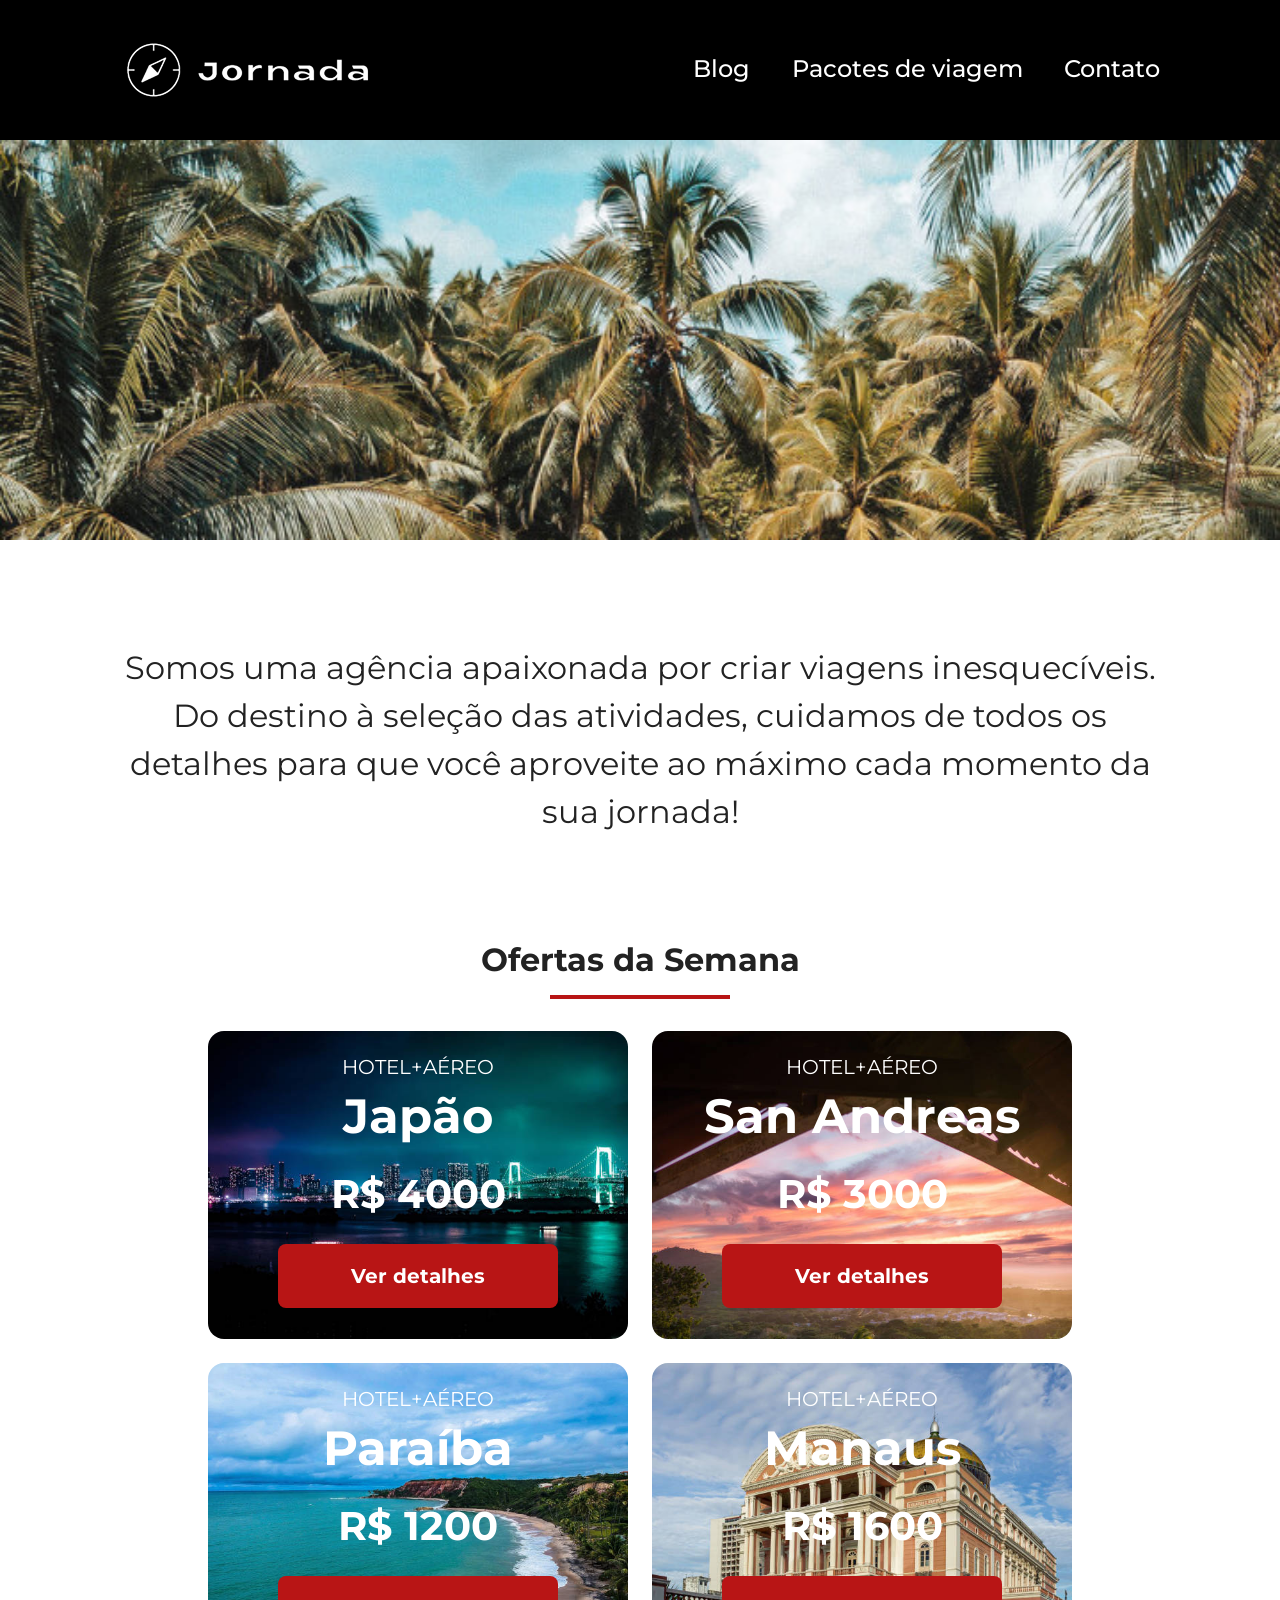
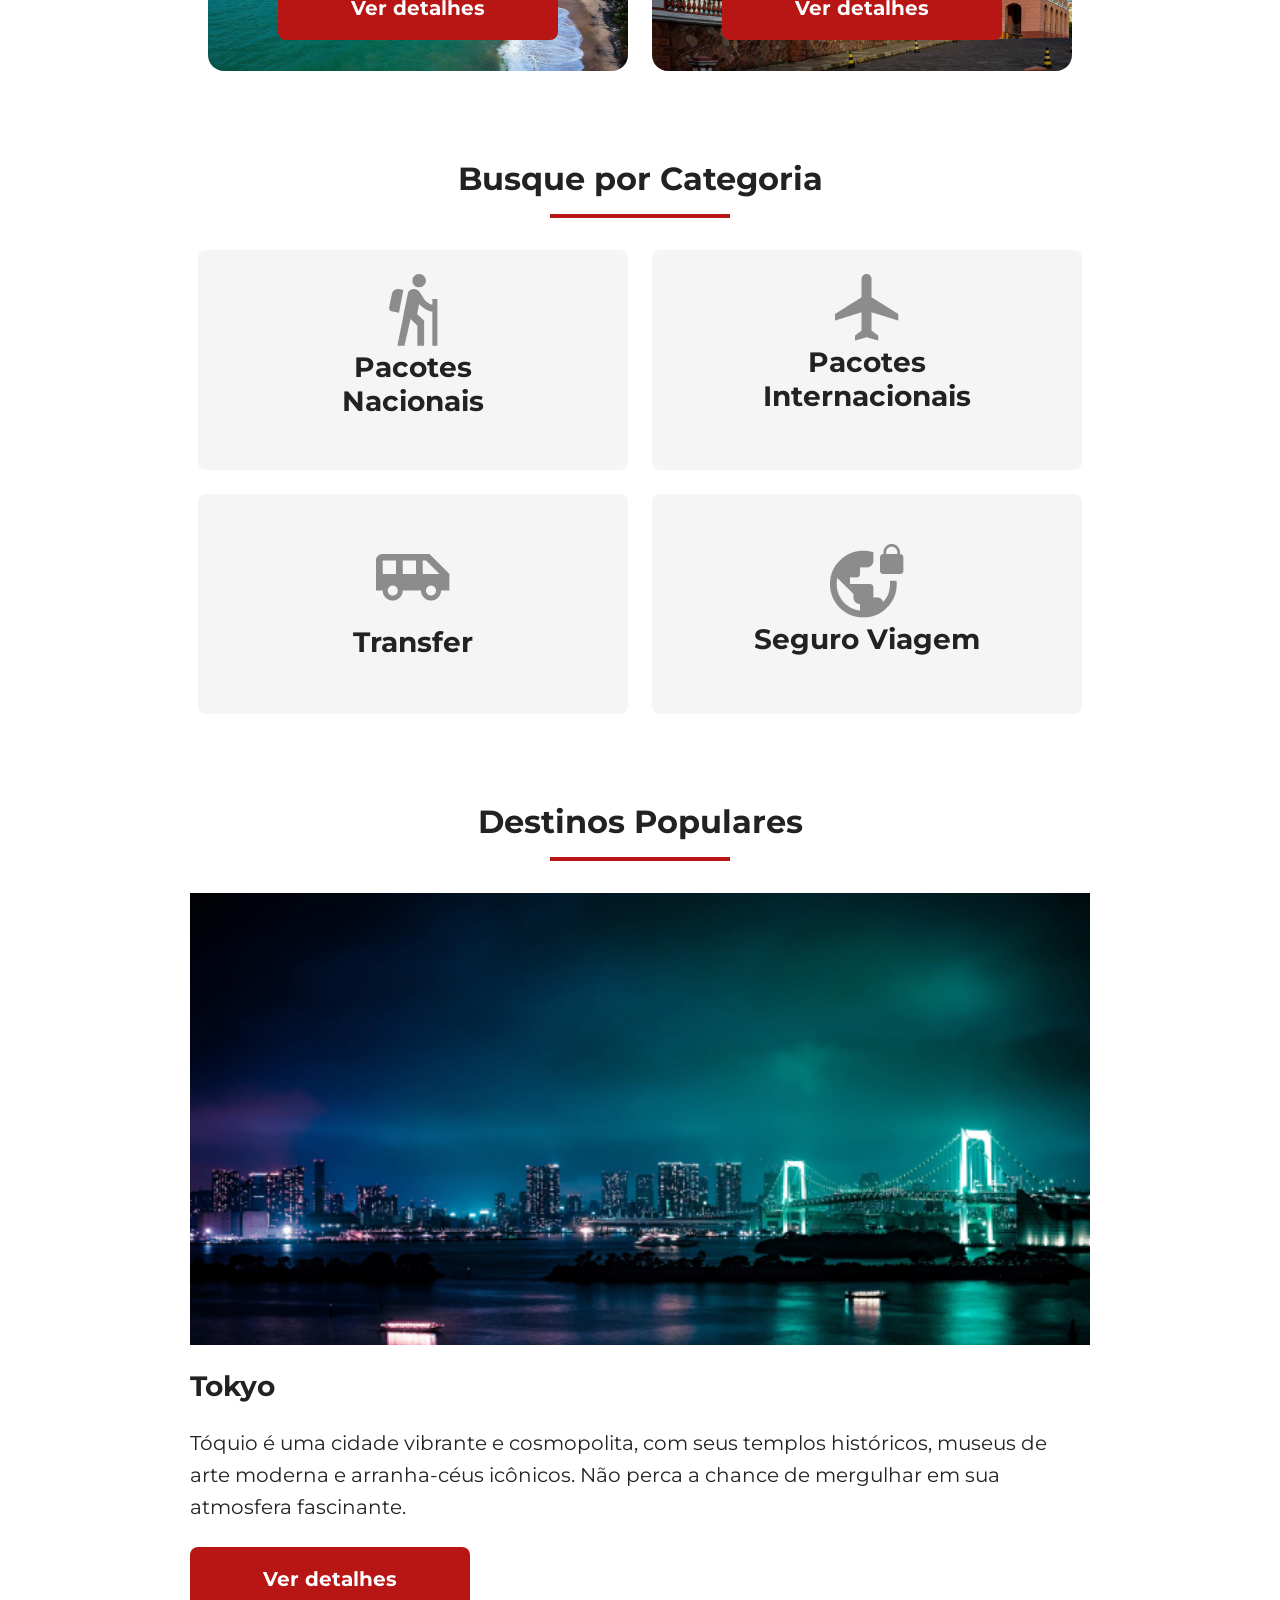
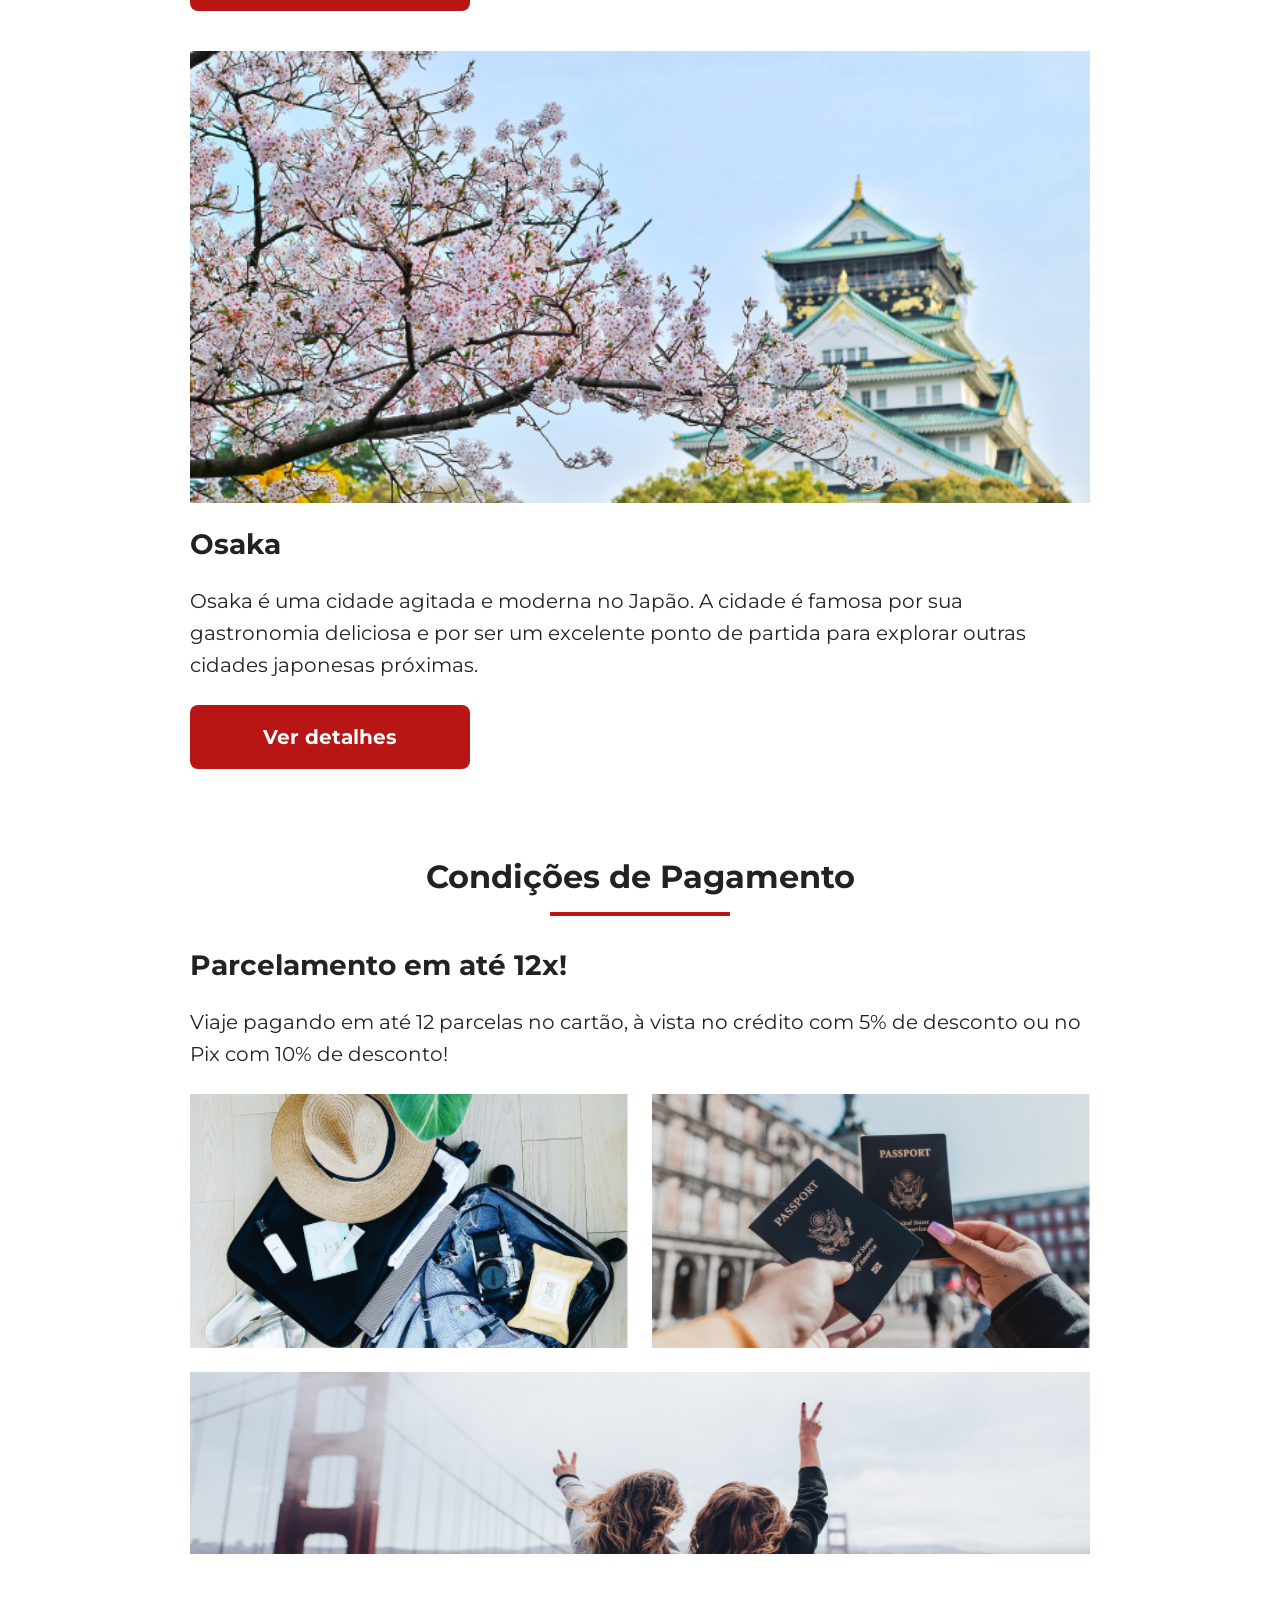
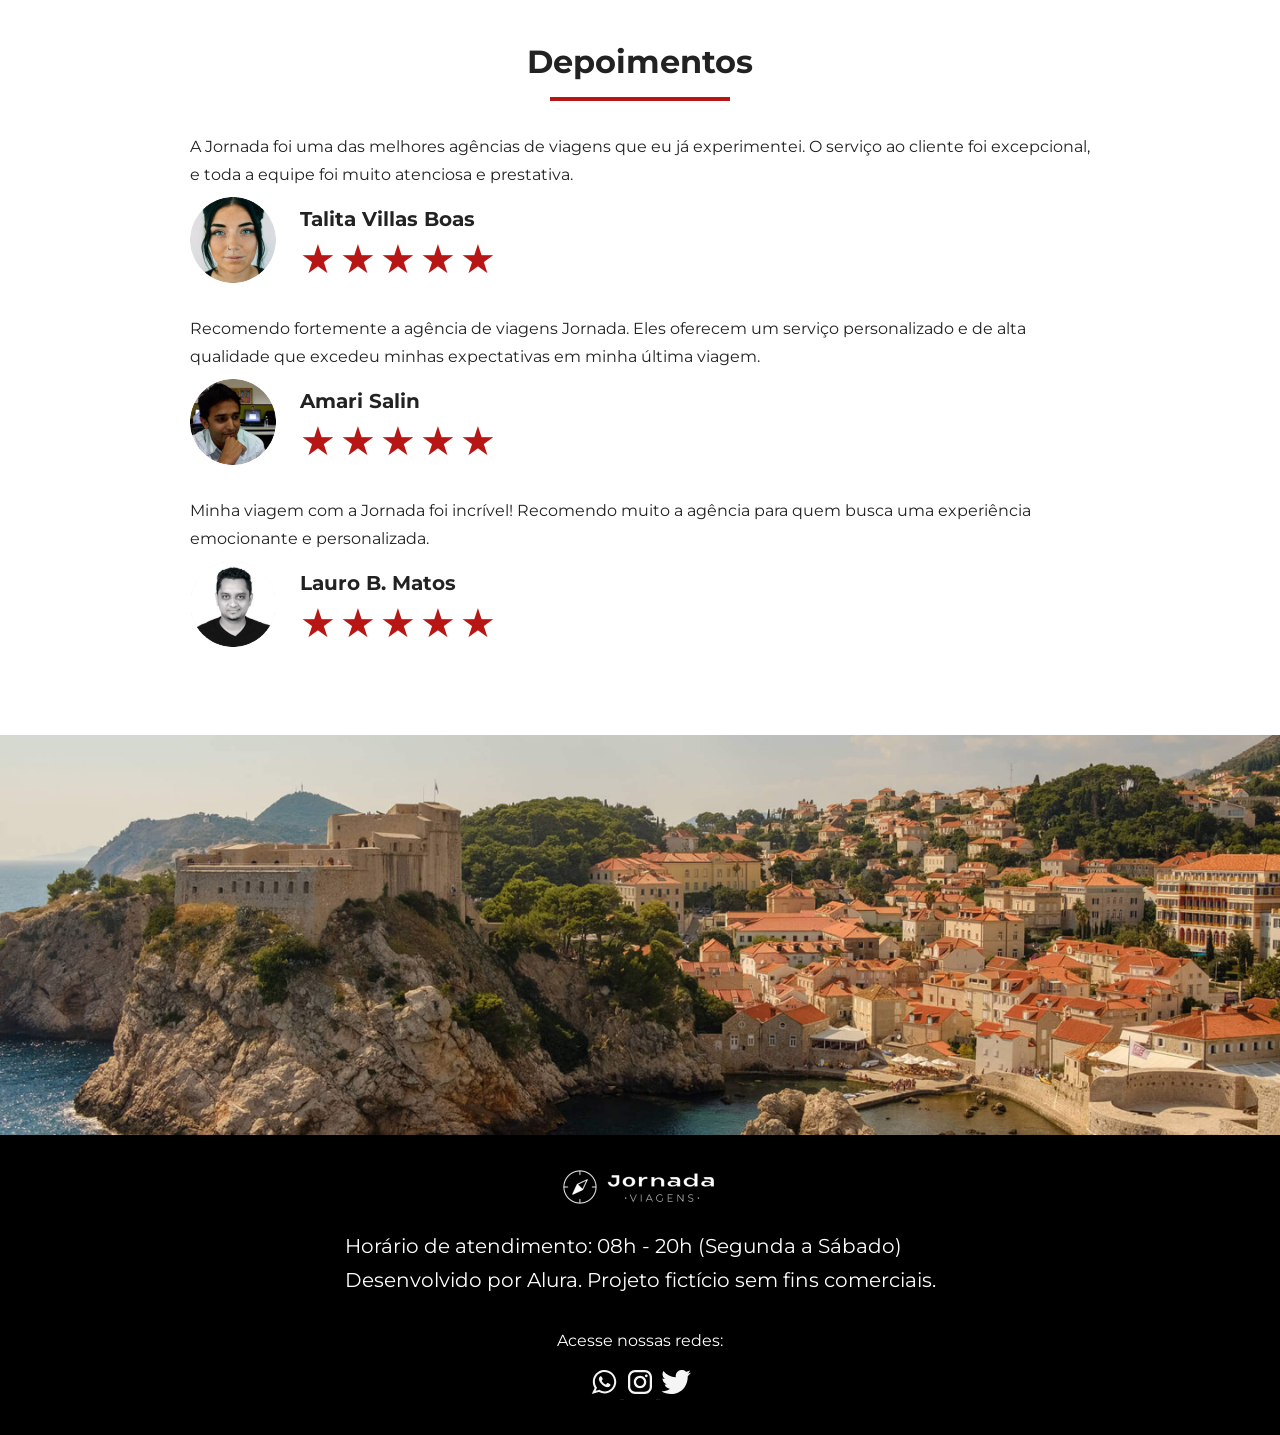
==== index.html @ 49ba87e3 "Finaliza a sessao de hero e footer em todas as dimensoes" ====
<!doctype html>
<html lang="pt-BR">
  <head>
    <meta charset="UTF-8" />
    <meta name="viewport" content="width=device-width, initial-scale=1.0" />
    <link rel="stylesheet" href="css/style.css" />
    <title>Jornada Viagens</title>
  </head>
  <body>
    <header class="main-header">
      <a class="logo" href="index.html" title="voltar para a página inicial">
        <img
          class="img-mobile"
          src="img/Bussola-jornada-branca.png"
          alt="Bussola do logo Jornada Viagens na cor branca"
        />
        <img
          class="img-desktop"
          src="img/Bussola-texto-jornada-branco.png"
          alt="Logo Jornada Viagens na cor branca"
        />
      </a>
      <div class="navigation-menu">
        <label for="menu">
          <img src="img/menu.png" alt="menu" />
        </label>
        <input type="checkbox" id="menu" hidden />
        <!-- o atributo hidden serve para ocultar a caixinha de checkbox do input e mantem apenas a imagem que utilizamos na label -->
        <nav>
          <ul class="list-links">
            <li>
              <a href="blog.html" target="_blank" title="Acessar Blog">Blog</a>
            </li>
            <li>
              <a
                href="pacotes.html"
                target="_blank"
                title="Acessar Pacotes de Viagens"
                >Pacotes de viagem</a
              >
            </li>
            <li>
              <a href="contato.html" target="_blank" title="Acessar Contato"
                >Contato</a
              >
            </li>
          </ul>
        </nav>
      </div>
    </header>
    <section class="hero">
      <div class="hero-img"></div>
      <h2>
        Somos uma agência apaixonada por criar viagens inesquecíveis. Do destino
        à seleção das atividades, cuidamos de todos os detalhes para que você
        aproveite ao máximo cada momento da sua jornada!
      </h2>
    </section>
    <section class="offers">
      <div class="section-title">
        <h2>Ofertas da Semana</h2>
        <hr />
      </div>
      <div class="offers-cards">
        <article class="card japao">
          <header>
            <p>HOTEL+AÉREO</p>
            <h3>
              Japão <br />
              <span>R$ 4000</span>
            </h3>
          </header>
          <footer>
            <a href="#" class="button">Ver detalhes</a>
          </footer>
        </article>

        <article class="card san-andreas">
          <header>
            <p>HOTEL+AÉREO</p>
            <h3>
              San Andreas <br />
              <span>R$ 3000</span>
            </h3>
          </header>
          <footer>
            <a href="#" class="button">Ver detalhes</a>
          </footer>
        </article>

        <article class="card paraiba">
          <header>
            <p>HOTEL+AÉREO</p>
            <h3>
              Paraíba <br />
              <span>R$ 1200</span>
            </h3>
          </header>
          <footer>
            <a href="#" class="button">Ver detalhes</a>
          </footer>
        </article>

        <article class="card manaus">
          <header>
            <p>HOTEL+AÉREO</p>
            <h3>
              Manaus <br />
              <span>R$ 1600</span>
            </h3>
          </header>
          <footer>
            <a href="#" class="button">Ver detalhes</a>
          </footer>
        </article>
      </div>
    </section>
    <section class="search-categories">
      <div class="section-title">
        <h2>Busque por Categoria</h2>
        <hr />
      </div>

      <div class="categories-cards">
        <a
          href="#"
          class="card"
          target="_blank"
          title="Busque pela categoria Pacotes Nacionais"
        >
          <img src="img/ícone-pacotes-nacionais.png" alt="" />
          <h3 class="content-title">
            Pacotes<br />
            Nacionais
          </h3>
        </a>

        <a
          href="#"
          class="card"
          target="_blank"
          title="Busque pela categoria Pacotes Internacionais"
        >
          <img
            src="img/icone-pacotes-interacionais.png"
            alt="Ícone cinza representando um avião"
          />
          <h3 class="content-title">
            Pacotes<br />
            Internacionais
          </h3>
        </a>

        <a
          href="#"
          class="card single-line transfer"
          target="_blank"
          title="Busque pela categoria Transfer"
        >
          <img
            src="img/icone-transfer.png"
            alt="Ícone cinza representando um ônibus"
          />
          <h3 class="content-title">Transfer</h3>
        </a>

        <a
          href="#"
          class="card single-line"
          target="_blank"
          title="Busque pela categoria Seguro Viagem"
        >
          <img
            src="img/icone-seguro-viagem.png"
            alt="Ícone cinza representando o Planeta Terra com um cadeado"
          />
          <h3 class="content-title">Seguro Viagem</h3>
        </a>
      </div>
    </section>
    <section class="destinations">
      <div class="section-title">
        <h2>Destinos Populares</h2>
        <hr />
      </div>

      <div class="destination-items">
        <article class="item tokyo">
          <header>
            <div class="img-item"></div>
            <h4 class="content-title">Tokyo</h4>
          </header>
          <p class="content-text">
            Tóquio é uma cidade vibrante e cosmopolita, com seus templos
            históricos, museus de arte moderna e arranha-céus icônicos. Não
            perca a chance de mergulhar em sua atmosfera fascinante.
          </p>
          <footer>
            <a
              href="#"
              class="button"
              target="_blank"
              title="Veja mais detalhes do destino Tokyo"
              >Ver detalhes</a
            >
          </footer>
        </article>

        <article class="item osaka">
          <header>
            <div class="img-item"></div>
            <h4 class="content-title">Osaka</h4>
          </header>
          <p class="content-text">
            Osaka é uma cidade agitada e moderna no Japão. A cidade é famosa por
            sua gastronomia deliciosa e por ser um excelente ponto de partida
            para explorar outras cidades japonesas próximas.
          </p>
          <footer>
            <a
              href="#"
              class="button"
              target="_blank"
              title="Veja mais detalhes do destino Osaka"
              >Ver detalhes</a
            >
          </footer>
        </article>
      </div>
    </section>
    <section class="payments">
      <div class="section-title">
        <h2>Condições de Pagamento</h2>
        <hr />
      </div>
      <div class="content-container">
        <div class="text-content">
          <h3 class="content-title">Parcelamento em até 12x!</h3>
          <p class="content-text">
            Viaje pagando em até 12 parcelas no cartão, à vista no crédito com
            5% de desconto ou no Pix com 10% de desconto!
          </p>
        </div>
        <div class="image-gallery">
          <div class="image bag"></div>
          <div class="image passport"></div>
          <div class="image people large"></div>
        </div>
      </div>
    </section>
    <section class="testimonials">
      <div class="section-title">
        <h2>Depoimentos</h2>
        <hr />
      </div>
      <div class="testimonial-container">
        <article>
          <header>
            <p>
              A Jornada foi uma das melhores agências de viagens que eu já
              experimentei. O serviço ao cliente foi excepcional, e toda a
              equipe foi muito atenciosa e prestativa.
            </p>
          </header>
          <footer>
            <img
              src="img/avatar-talita.png"
              alt="Imagem de perfil da cliente Talita Villas Boas"
            />
            <div class="profile-content">
              <h4>Talita Villas Boas</h4>
              <div class="rating">
                <span class="star">★</span>
                <span class="star">★</span>
                <span class="star">★</span>
                <span class="star">★</span>
                <span class="star">★</span>
              </div>
            </div>
          </footer>
        </article>

        <article>
          <header>
            <p>
              Recomendo fortemente a agência de viagens Jornada. Eles oferecem
              um serviço personalizado e de alta qualidade que excedeu minhas
              expectativas em minha última viagem.
            </p>
          </header>
          <footer>
            <img
              src="img/avatar-amari.png"
              alt="Imagem de perfil do cliente Amari Salin"
            />
            <div class="profile-content">
              <h4>Amari Salin</h4>
              <div class="rating">
                <span class="star">★</span>
                <span class="star">★</span>
                <span class="star">★</span>
                <span class="star">★</span>
                <span class="star">★</span>
              </div>
            </div>
          </footer>
        </article>

        <article>
          <header>
            <p>
              Minha viagem com a Jornada foi incrível! Recomendo muito a agência
              para quem busca uma experiência emocionante e personalizada.
            </p>
          </header>
          <footer>
            <img
              src="img/avatar-lauro.png"
              alt="Imagem de perfil do cliente Lauro B. Matos"
            />
            <div class="profile-content">
              <h4>Lauro B. Matos</h4>
              <div class="rating">
                <span class="star">★</span>
                <span class="star">★</span>
                <span class="star">★</span>
                <span class="star">★</span>
                <span class="star">★</span>
              </div>
            </div>
          </footer>
        </article>
      </div>
    </section>
    <section class="hero">
      <div class="bottom-hero"></div>
    </section>
    <footer class="main-footer">
      <div class="footer-content">
        <a
          href="index.html"
          title="Voltar para página inicial"
        >
          <img
            src="img/logo-jornada-branco-footer.png"
            alt="Logo Jornada Viagens na cor branca"
            class="img-logo"
          />
        </a>

        <div class="section-description">
          <p>Horário de atendimento: 08h - 20h (Segunda a Sábado)</p>
          <p>Desenvolvido por Alura. Projeto fictício sem fins comerciais.</p>
        </div>
      </div>

      <div class="social-network">
        <p>Acesse nossas redes:</p>

        <a
          href="#"
          target="_blank"
          title="Acesse o Whatsapp do Jornada Viagens"
        >
          <img
            src="img/icone-whatsapp.svg"
            alt="Ícone do Whatsapp na cor branca"
          />
        </a>
        <a
          href="#"
          target="_blank"
          title="Acesse o Instagram do Jornada Viagens"
        >
          <img
            src="img/icone-instagram.svg"
            alt="Ícone do Instagram na cor branca"
          />
        </a>
        <a href="#"
           target="_blank" 
           title="Acesse o Twitter do Jornada Viagens"
           >
            <img
              src="img/icone-twitter.svg"
              alt="Ícone do Twitter na cor branca"
          />
        </a>
      </div>
    </footer>
  </body>
</html>
---- css/style.css ----
@import url(global.css);
@import url(header.css);
@import url(hero.css);
@import url(offers.css);
@import url(categories.css);
@import url(destinations.css);
@import url(payments.css);
@import url(testimonials.css);
@import url(footer.css);
@import url(bottom-hero.css);
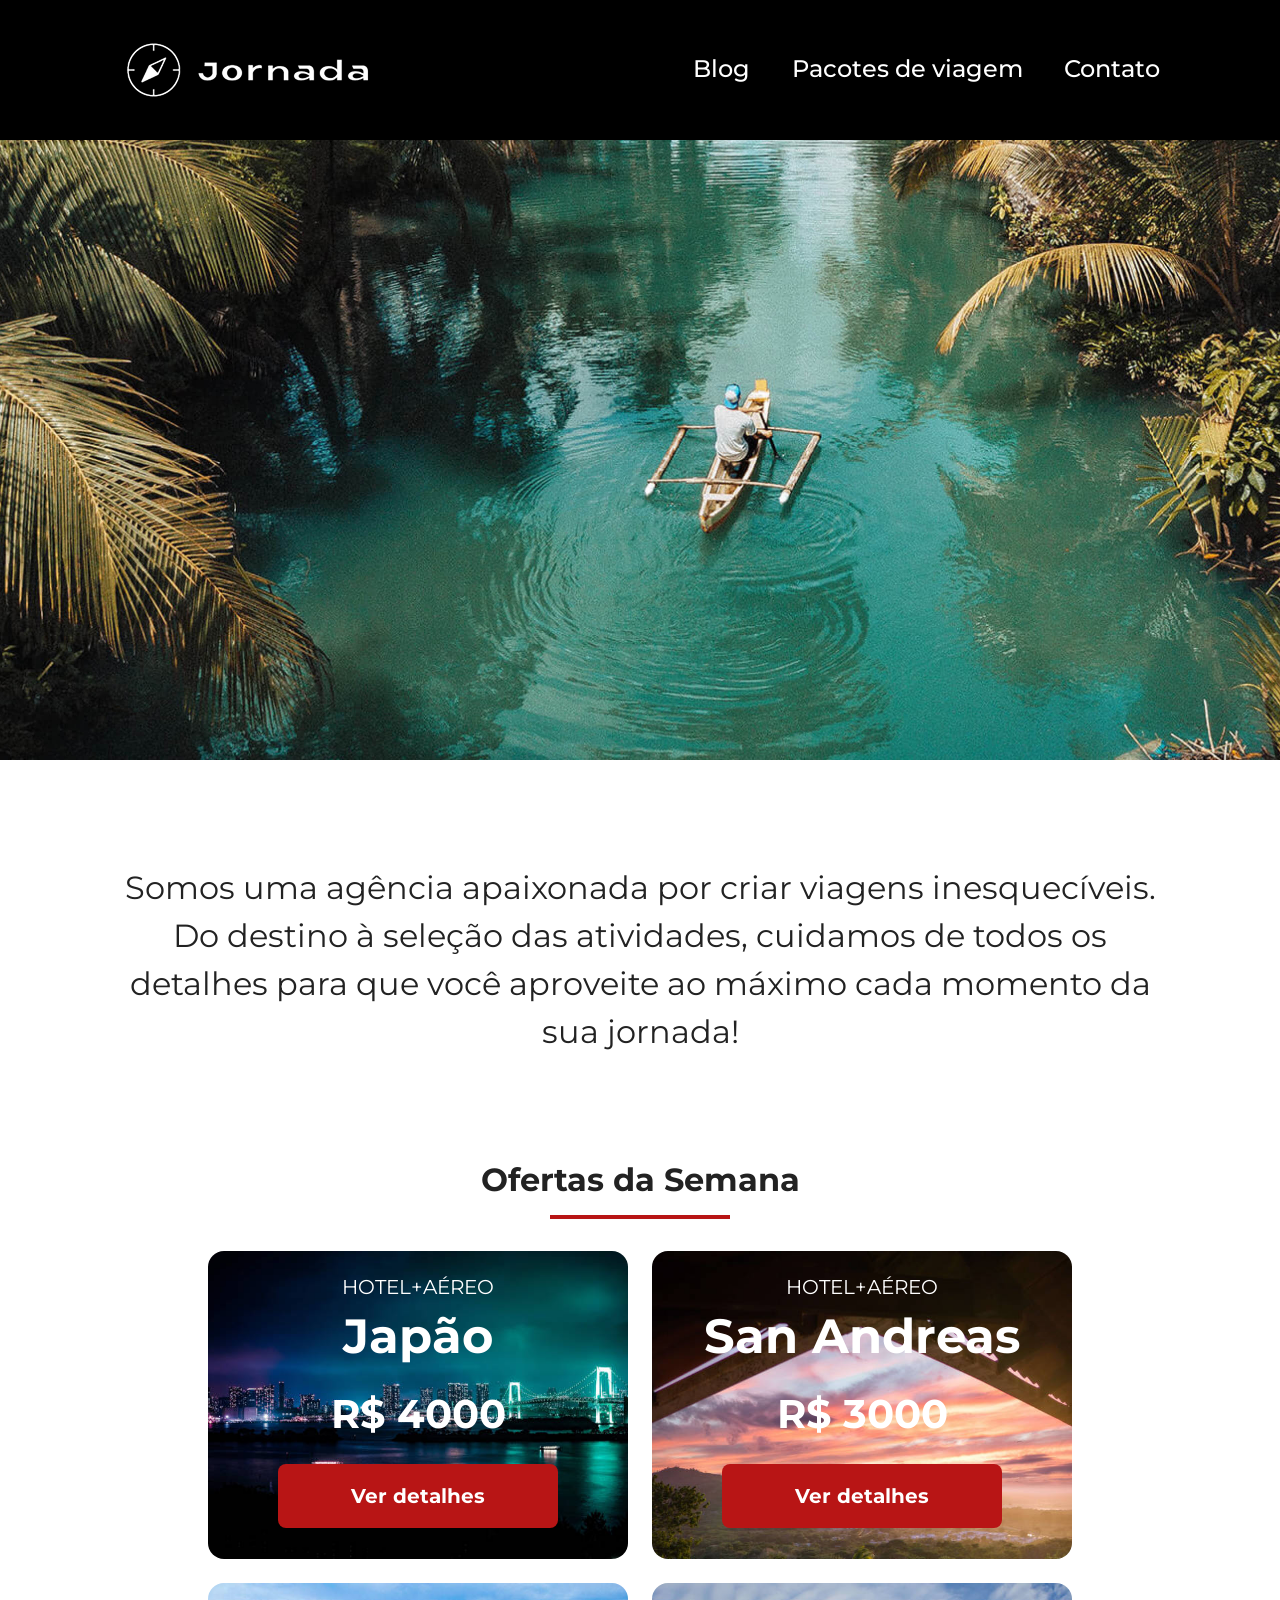
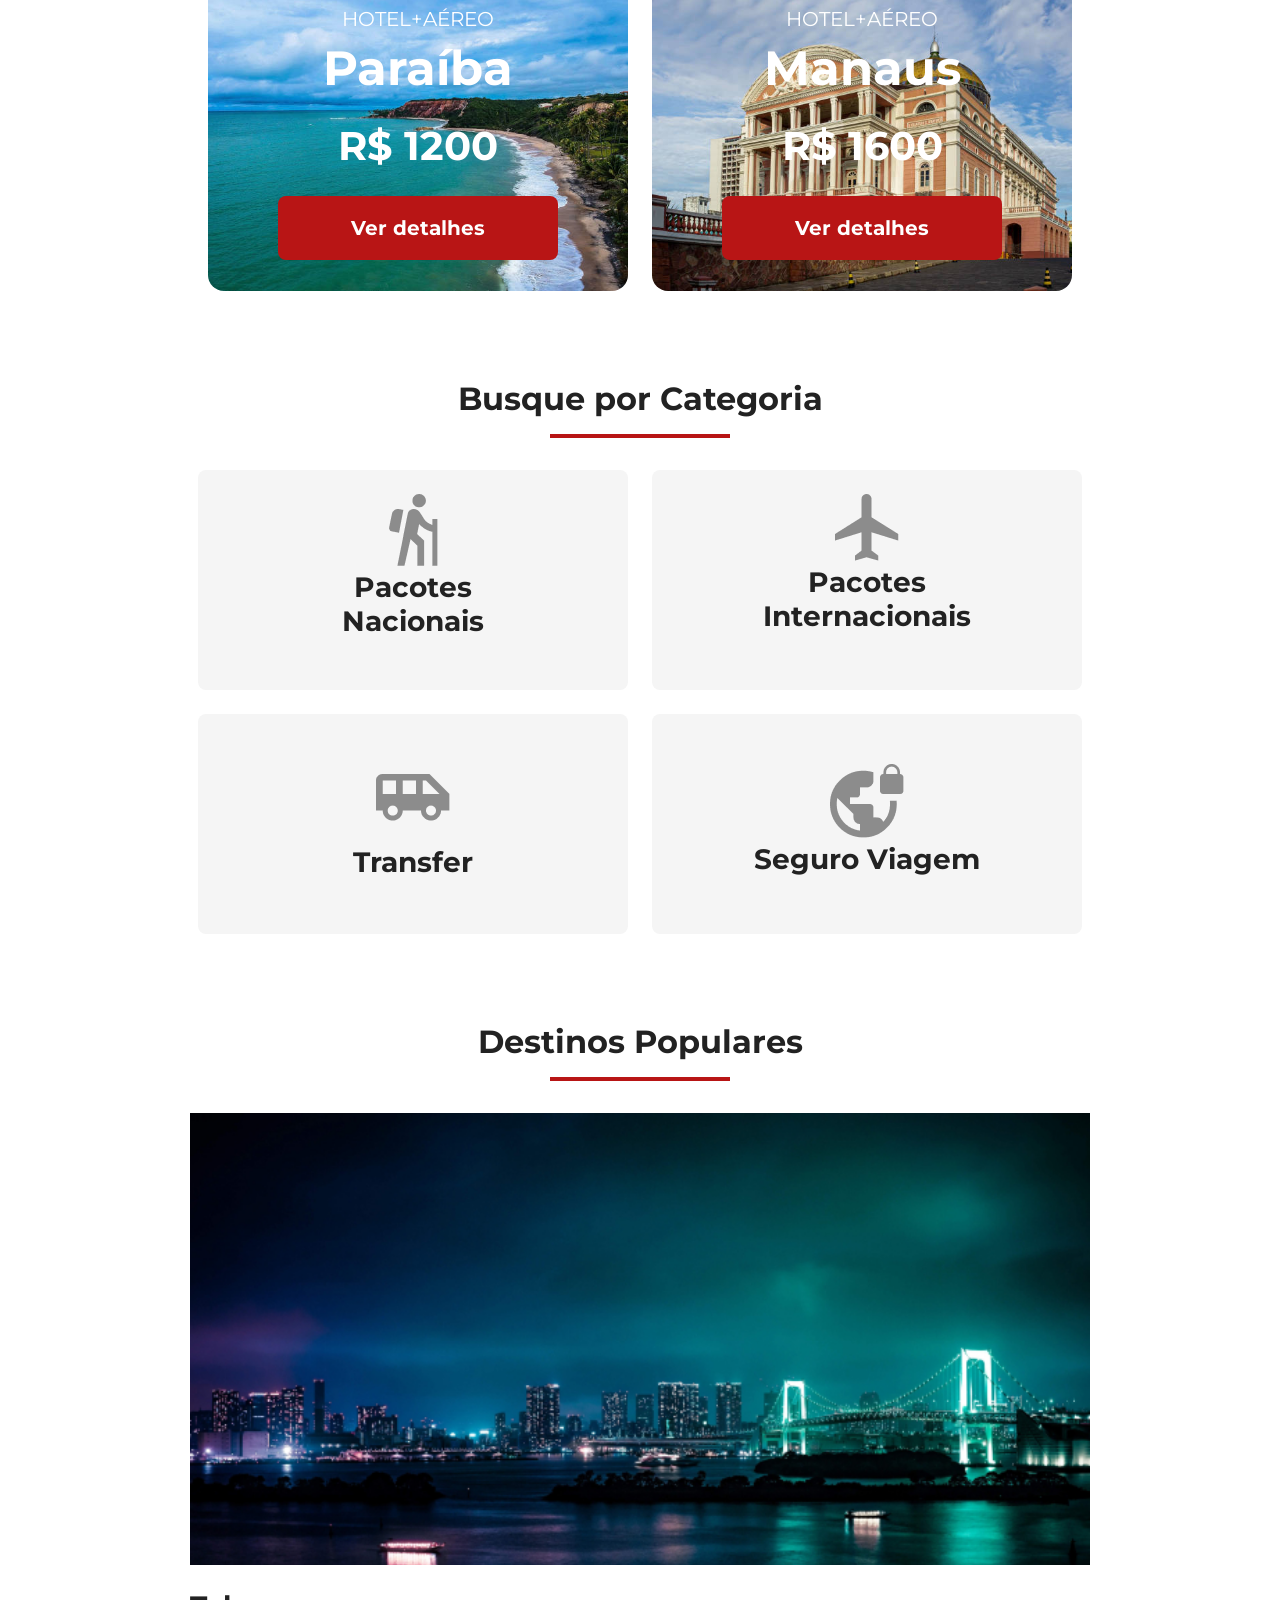
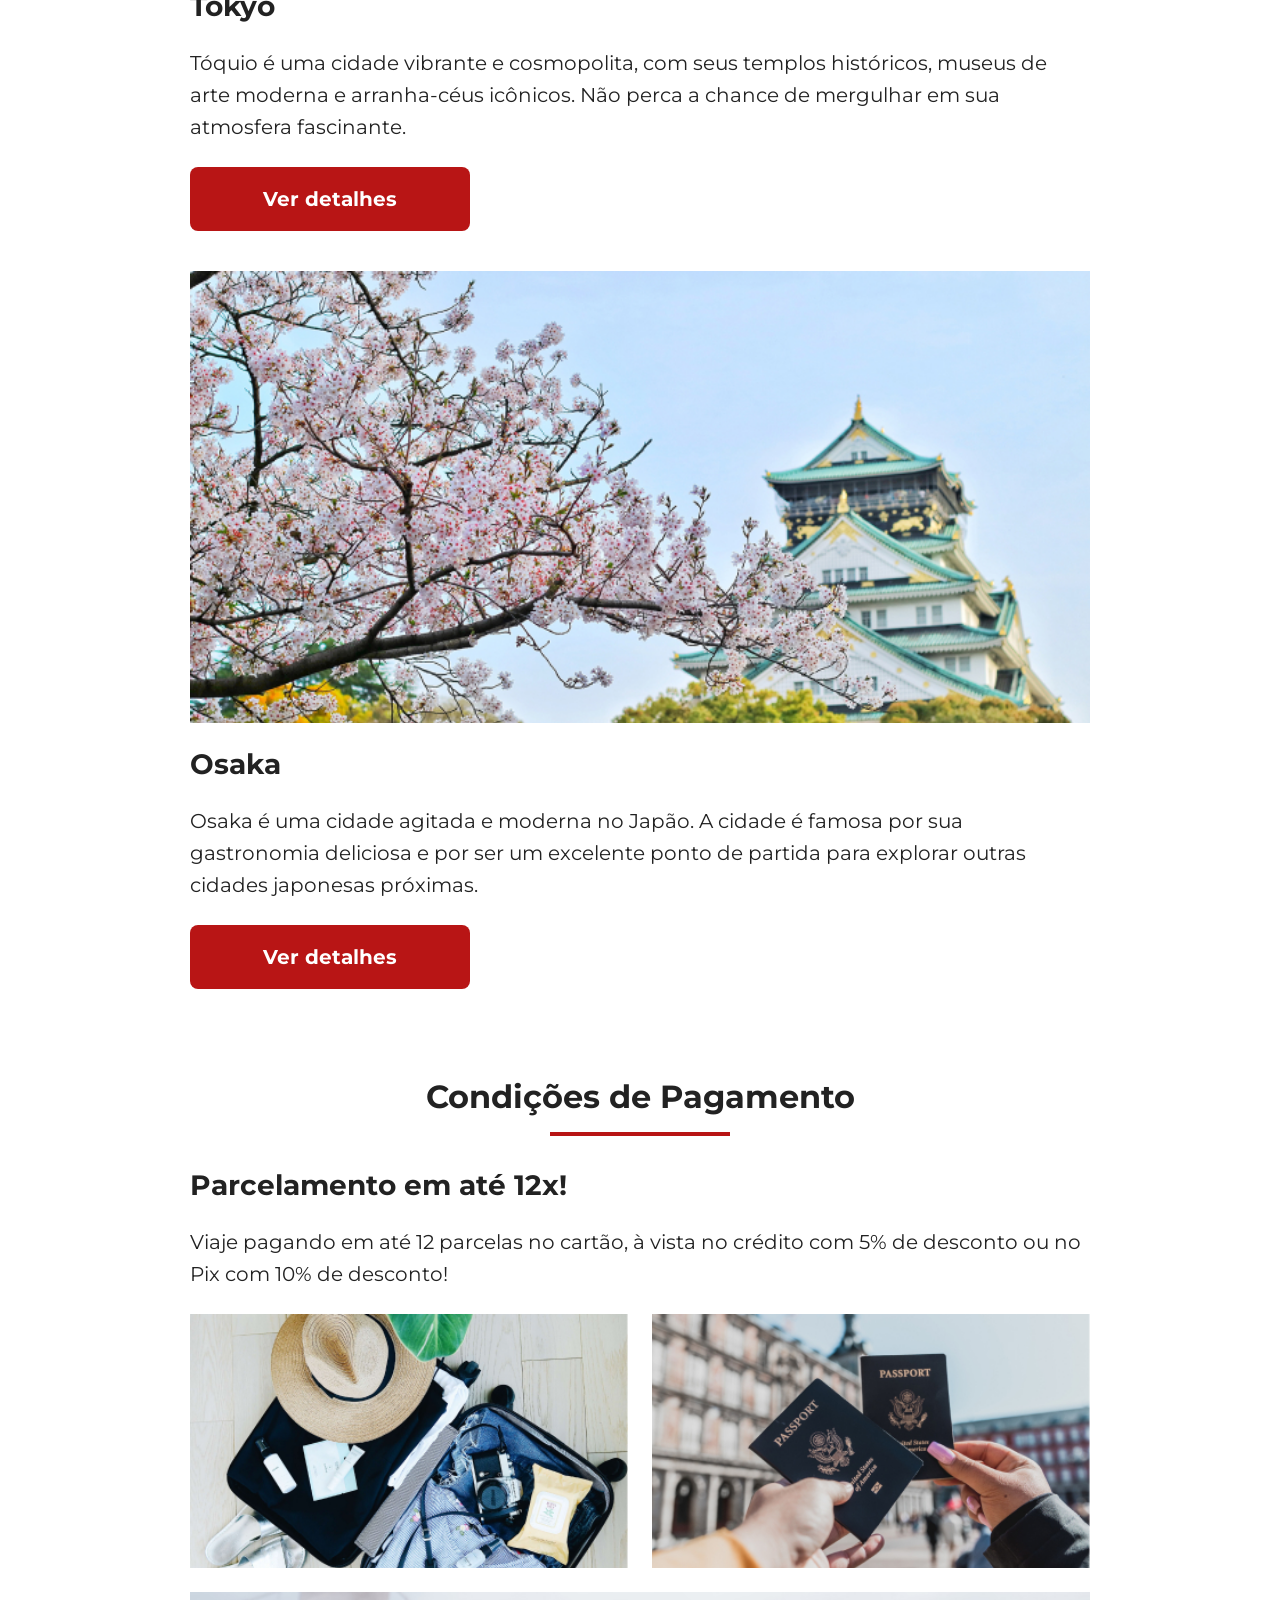
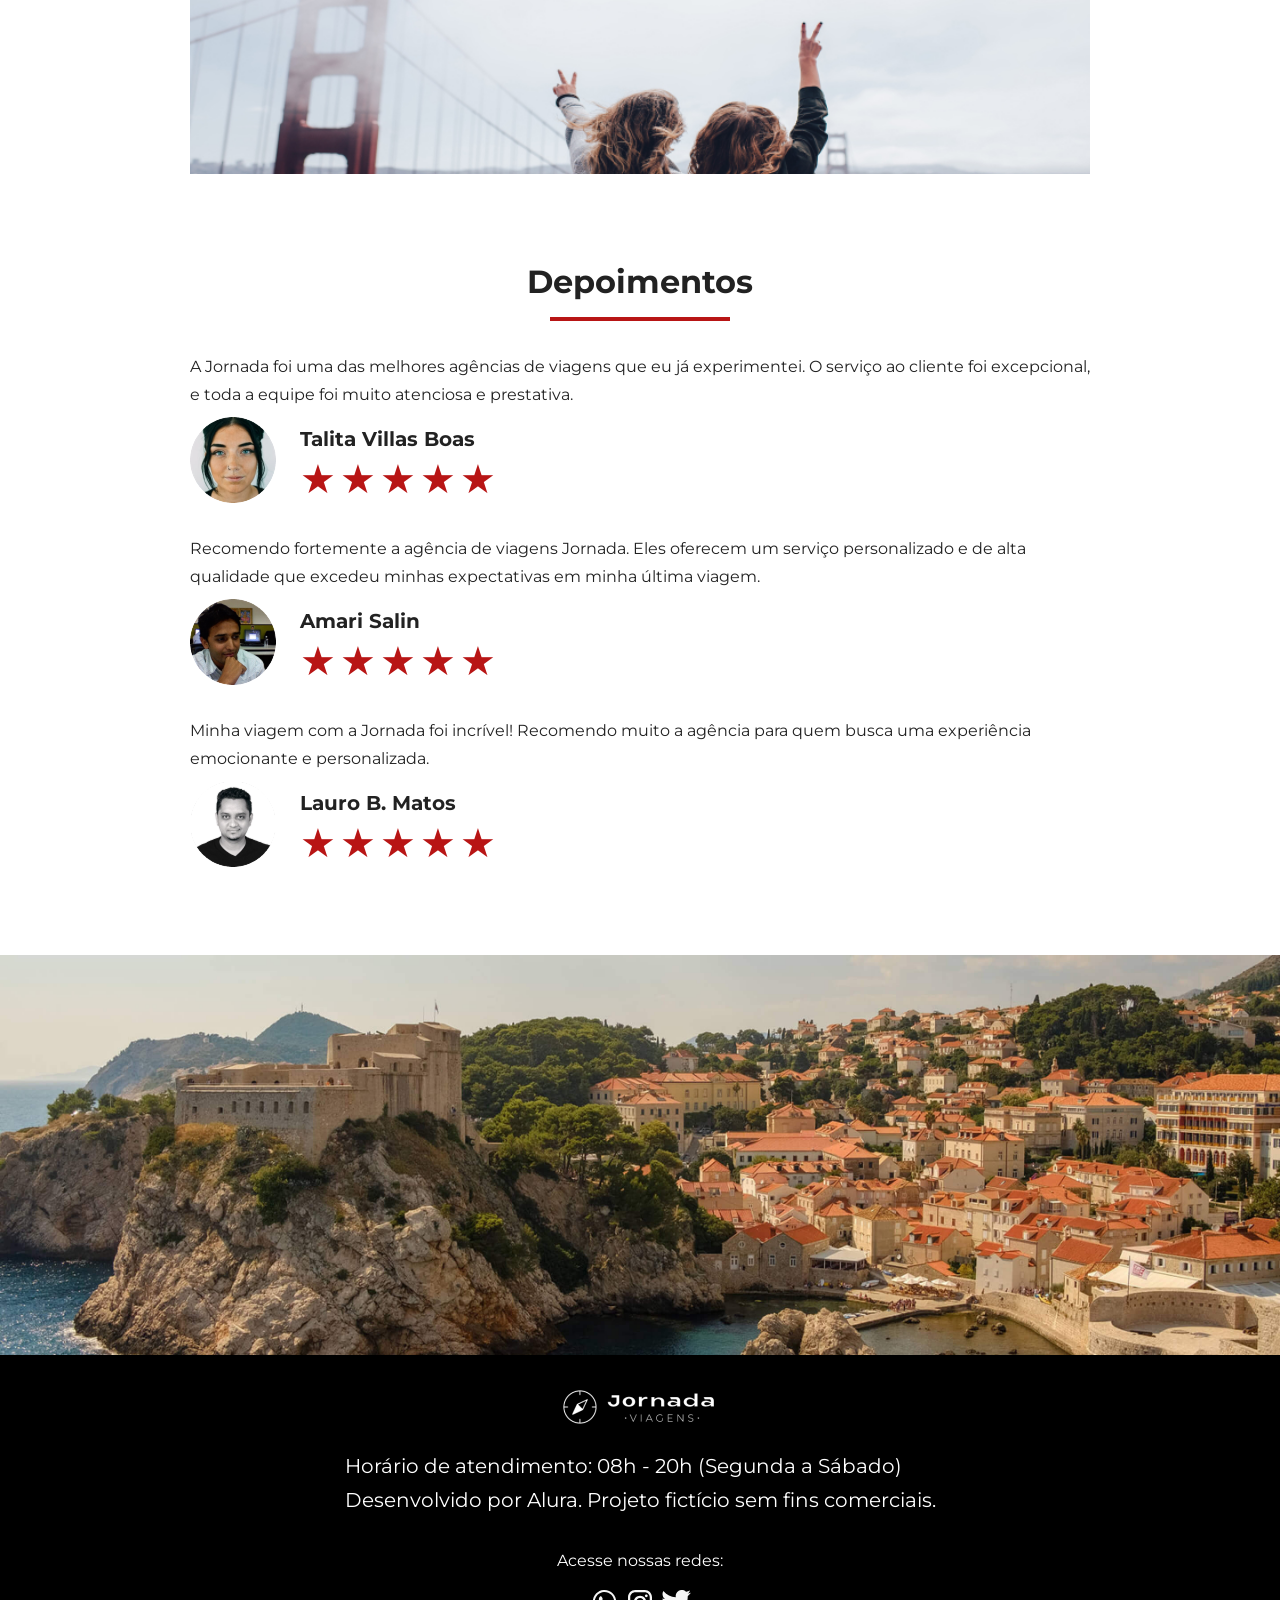
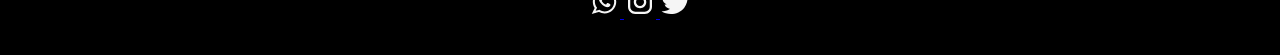
==== commit 871ffa80: "Corrigi alguns detalhes de acessibilidade" ====
--- a/index.html
+++ b/index.html
@@ -48,290 +48,281 @@
         </nav>
       </div>
     </header>
-    <section class="hero">
-      <div class="hero-img"></div>
-      <h2>
-        Somos uma agência apaixonada por criar viagens inesquecíveis. Do destino
-        à seleção das atividades, cuidamos de todos os detalhes para que você
-        aproveite ao máximo cada momento da sua jornada!
-      </h2>
-    </section>
-    <section class="offers">
-      <div class="section-title">
-        <h2>Ofertas da Semana</h2>
-        <hr />
-      </div>
-      <div class="offers-cards">
-        <article class="card japao">
-          <header>
-            <p>HOTEL+AÉREO</p>
-            <h3>
-              Japão <br />
-              <span>R$ 4000</span>
+    <main>
+      <section class="hero">
+        <div class="hero-img"></div>
+        <h2>
+          Somos uma agência apaixonada por criar viagens inesquecíveis. Do destino
+          à seleção das atividades, cuidamos de todos os detalhes para que você
+          aproveite ao máximo cada momento da sua jornada!
+        </h2>
+      </section>
+      <section class="offers">
+        <div class="section-title">
+          <h2>Ofertas da Semana</h2>
+          <hr />
+        </div>
+        <div class="offers-cards">
+          <article class="card japao">
+            <header>
+              <p>HOTEL+AÉREO</p>
+              <h3>
+                Japão <br />
+                <span>R$ 4000</span>
+              </h3>
+            </header>
+            <footer>
+              <a href="#" class="button">Ver detalhes</a>
+            </footer>
+          </article>
+          <article class="card san-andreas">
+            <header>
+              <p>HOTEL+AÉREO</p>
+              <h3>
+                San Andreas <br />
+                <span>R$ 3000</span>
+              </h3>
+            </header>
+            <footer>
+              <a href="#" class="button">Ver detalhes</a>
+            </footer>
+          </article>
+          <article class="card paraiba">
+            <header>
+              <p>HOTEL+AÉREO</p>
+              <h3>
+                Paraíba <br />
+                <span>R$ 1200</span>
+              </h3>
+            </header>
+            <footer>
+              <a href="#" class="button">Ver detalhes</a>
+            </footer>
+          </article>
+          <article class="card manaus">
+            <header>
+              <p>HOTEL+AÉREO</p>
+              <h3>
+                Manaus <br />
+                <span>R$ 1600</span>
+              </h3>
+            </header>
+            <footer>
+              <a href="#" class="button">Ver detalhes</a>
+            </footer>
+          </article>
+        </div>
+      </section>
+      <section class="search-categories">
+        <div class="section-title">
+          <h2>Busque por Categoria</h2>
+          <hr />
+        </div>
+        <div class="categories-cards">
+          <a
+            href="#"
+            class="card"
+            target="_blank"
+            title="Busque pela categoria Pacotes Nacionais"
+          >
+            <img src="img/ícone-pacotes-nacionais.png" alt="" />
+            <h3 class="content-title">
+              Pacotes<br />
+              Nacionais
             </h3>
-          </header>
-          <footer>
-            <a href="#" class="button">Ver detalhes</a>
-          </footer>
-        </article>
-
-        <article class="card san-andreas">
-          <header>
-            <p>HOTEL+AÉREO</p>
-            <h3>
-              San Andreas <br />
-              <span>R$ 3000</span>
+          </a>
+          <a
+            href="#"
+            class="card"
+            target="_blank"
+            title="Busque pela categoria Pacotes Internacionais"
+          >
+            <img
+              src="img/icone-pacotes-interacionais.png"
+              alt="Ícone cinza representando um avião"
+            />
+            <h3 class="content-title">
+              Pacotes<br />
+              Internacionais
             </h3>
-          </header>
-          <footer>
-            <a href="#" class="button">Ver detalhes</a>
-          </footer>
-        </article>
-
-        <article class="card paraiba">
-          <header>
-            <p>HOTEL+AÉREO</p>
-            <h3>
-              Paraíba <br />
-              <span>R$ 1200</span>
-            </h3>
-          </header>
-          <footer>
-            <a href="#" class="button">Ver detalhes</a>
-          </footer>
-        </article>
-
-        <article class="card manaus">
-          <header>
-            <p>HOTEL+AÉREO</p>
-            <h3>
-              Manaus <br />
-              <span>R$ 1600</span>
-            </h3>
-          </header>
-          <footer>
-            <a href="#" class="button">Ver detalhes</a>
-          </footer>
-        </article>
-      </div>
-    </section>
-    <section class="search-categories">
-      <div class="section-title">
-        <h2>Busque por Categoria</h2>
-        <hr />
-      </div>
-
-      <div class="categories-cards">
-        <a
-          href="#"
-          class="card"
-          target="_blank"
-          title="Busque pela categoria Pacotes Nacionais"
-        >
-          <img src="img/ícone-pacotes-nacionais.png" alt="" />
-          <h3 class="content-title">
-            Pacotes<br />
-            Nacionais
-          </h3>
-        </a>
-
-        <a
-          href="#"
-          class="card"
-          target="_blank"
-          title="Busque pela categoria Pacotes Internacionais"
-        >
-          <img
-            src="img/icone-pacotes-interacionais.png"
-            alt="Ícone cinza representando um avião"
-          />
-          <h3 class="content-title">
-            Pacotes<br />
-            Internacionais
-          </h3>
-        </a>
-
-        <a
-          href="#"
-          class="card single-line transfer"
-          target="_blank"
-          title="Busque pela categoria Transfer"
-        >
-          <img
-            src="img/icone-transfer.png"
-            alt="Ícone cinza representando um ônibus"
-          />
-          <h3 class="content-title">Transfer</h3>
-        </a>
-
-        <a
-          href="#"
-          class="card single-line"
-          target="_blank"
-          title="Busque pela categoria Seguro Viagem"
-        >
-          <img
-            src="img/icone-seguro-viagem.png"
-            alt="Ícone cinza representando o Planeta Terra com um cadeado"
-          />
-          <h3 class="content-title">Seguro Viagem</h3>
-        </a>
-      </div>
-    </section>
-    <section class="destinations">
-      <div class="section-title">
-        <h2>Destinos Populares</h2>
-        <hr />
-      </div>
-
-      <div class="destination-items">
-        <article class="item tokyo">
-          <header>
-            <div class="img-item"></div>
-            <h4 class="content-title">Tokyo</h4>
-          </header>
-          <p class="content-text">
-            Tóquio é uma cidade vibrante e cosmopolita, com seus templos
-            históricos, museus de arte moderna e arranha-céus icônicos. Não
-            perca a chance de mergulhar em sua atmosfera fascinante.
-          </p>
-          <footer>
-            <a
-              href="#"
-              class="button"
-              target="_blank"
-              title="Veja mais detalhes do destino Tokyo"
-              >Ver detalhes</a
-            >
-          </footer>
-        </article>
-
-        <article class="item osaka">
-          <header>
-            <div class="img-item"></div>
-            <h4 class="content-title">Osaka</h4>
-          </header>
-          <p class="content-text">
-            Osaka é uma cidade agitada e moderna no Japão. A cidade é famosa por
-            sua gastronomia deliciosa e por ser um excelente ponto de partida
-            para explorar outras cidades japonesas próximas.
-          </p>
-          <footer>
-            <a
-              href="#"
-              class="button"
-              target="_blank"
-              title="Veja mais detalhes do destino Osaka"
-              >Ver detalhes</a
-            >
-          </footer>
-        </article>
-      </div>
-    </section>
-    <section class="payments">
-      <div class="section-title">
-        <h2>Condições de Pagamento</h2>
-        <hr />
-      </div>
-      <div class="content-container">
-        <div class="text-content">
-          <h3 class="content-title">Parcelamento em até 12x!</h3>
-          <p class="content-text">
-            Viaje pagando em até 12 parcelas no cartão, à vista no crédito com
-            5% de desconto ou no Pix com 10% de desconto!
-          </p>
-        </div>
-        <div class="image-gallery">
-          <div class="image bag"></div>
-          <div class="image passport"></div>
-          <div class="image people large"></div>
-        </div>
-      </div>
-    </section>
-    <section class="testimonials">
-      <div class="section-title">
-        <h2>Depoimentos</h2>
-        <hr />
-      </div>
-      <div class="testimonial-container">
-        <article>
-          <header>
-            <p>
-              A Jornada foi uma das melhores agências de viagens que eu já
-              experimentei. O serviço ao cliente foi excepcional, e toda a
-              equipe foi muito atenciosa e prestativa.
+          </a>
+          <a
+            href="#"
+            class="card single-line transfer"
+            target="_blank"
+            title="Busque pela categoria Transfer"
+          >
+            <img
+              src="img/icone-transfer.png"
+              alt="Ícone cinza representando um ônibus"
+            />
+            <h3 class="content-title">Transfer</h3>
+          </a>
+          <a
+            href="#"
+            class="card single-line"
+            target="_blank"
+            title="Busque pela categoria Seguro Viagem"
+          >
+            <img
+              src="img/icone-seguro-viagem.png"
+              alt="Ícone cinza representando o Planeta Terra com um cadeado"
+            />
+            <h3 class="content-title">Seguro Viagem</h3>
+          </a>
+        </div>
+      </section>
+      <section class="destinations">
+        <div class="section-title">
+          <h2>Destinos Populares</h2>
+          <hr />
+        </div>
+        <div class="destination-items">
+          <article class="item tokyo">
+            <header>
+              <div class="img-item"></div>
+              <h3 class="content-title">Tokyo</h3>
+            </header>
+            <p class="content-text">
+              Tóquio é uma cidade vibrante e cosmopolita, com seus templos
+              históricos, museus de arte moderna e arranha-céus icônicos. Não
+              perca a chance de mergulhar em sua atmosfera fascinante.
             </p>
-          </header>
-          <footer>
-            <img
-              src="img/avatar-talita.png"
-              alt="Imagem de perfil da cliente Talita Villas Boas"
-            />
-            <div class="profile-content">
-              <h4>Talita Villas Boas</h4>
-              <div class="rating">
-                <span class="star">★</span>
-                <span class="star">★</span>
-                <span class="star">★</span>
-                <span class="star">★</span>
-                <span class="star">★</span>
+            <footer>
+              <a
+                href="#"
+                class="button"
+                target="_blank"
+                title="Veja mais detalhes do destino Tokyo"
+                >Ver detalhes</a
+              >
+            </footer>
+          </article>
+          <article class="item osaka">
+            <header>
+              <div class="img-item"></div>
+              <h3 class="content-title">Osaka</h3>
+            </header>
+            <p class="content-text">
+              Osaka é uma cidade agitada e moderna no Japão. A cidade é famosa por
+              sua gastronomia deliciosa e por ser um excelente ponto de partida
+              para explorar outras cidades japonesas próximas.
+            </p>
+            <footer>
+              <a
+                href="#"
+                class="button"
+                target="_blank"
+                title="Veja mais detalhes do destino Osaka"
+                >Ver detalhes</a
+              >
+            </footer>
+          </article>
+        </div>
+      </section>
+      <section class="payments">
+        <div class="section-title">
+          <h2>Condições de Pagamento</h2>
+          <hr />
+        </div>
+        <div class="content-container">
+          <div class="text-content">
+            <h3 class="content-title">Parcelamento em até 12x!</h3>
+            <p class="content-text">
+              Viaje pagando em até 12 parcelas no cartão, à vista no crédito com
+              5% de desconto ou no Pix com 10% de desconto!
+            </p>
+          </div>
+          <div class="image-gallery">
+            <div class="image bag"></div>
+            <div class="image passport"></div>
+            <div class="image people large"></div>
+          </div>
+        </div>
+      </section>
+      <section class="testimonials">
+        <div class="section-title">
+          <h2>Depoimentos</h2>
+          <hr />
+        </div>
+        <div class="testimonial-container">
+          <article>
+            <header>
+              <p>
+                A Jornada foi uma das melhores agências de viagens que eu já
+                experimentei. O serviço ao cliente foi excepcional, e toda a
+                equipe foi muito atenciosa e prestativa.
+              </p>
+            </header>
+            <footer>
+              <img
+                src="img/avatar-talita.png"
+                alt="Imagem de perfil da cliente Talita Villas Boas"
+              />
+              <div class="profile-content">
+                <h3>Talita Villas Boas</h3>
+                <div class="rating">
+                  <span class="star">★</span>
+                  <span class="star">★</span>
+                  <span class="star">★</span>
+                  <span class="star">★</span>
+                  <span class="star">★</span>
+                </div>
               </div>
-            </div>
-          </footer>
-        </article>
-
-        <article>
-          <header>
-            <p>
-              Recomendo fortemente a agência de viagens Jornada. Eles oferecem
-              um serviço personalizado e de alta qualidade que excedeu minhas
-              expectativas em minha última viagem.
-            </p>
-          </header>
-          <footer>
-            <img
-              src="img/avatar-amari.png"
-              alt="Imagem de perfil do cliente Amari Salin"
-            />
-            <div class="profile-content">
-              <h4>Amari Salin</h4>
-              <div class="rating">
-                <span class="star">★</span>
-                <span class="star">★</span>
-                <span class="star">★</span>
-                <span class="star">★</span>
-                <span class="star">★</span>
+            </footer>
+          </article>
+          <article>
+            <header>
+              <p>
+                Recomendo fortemente a agência de viagens Jornada. Eles oferecem
+                um serviço personalizado e de alta qualidade que excedeu minhas
+                expectativas em minha última viagem.
+              </p>
+            </header>
+            <footer>
+              <img
+                src="img/avatar-amari.png"
+                alt="Imagem de perfil do cliente Amari Salin"
+              />
+              <div class="profile-content">
+                <h3>Amari Salin</h3>
+                <div class="rating">
+                  <span class="star">★</span>
+                  <span class="star">★</span>
+                  <span class="star">★</span>
+                  <span class="star">★</span>
+                  <span class="star">★</span>
+                </div>
               </div>
-            </div>
-          </footer>
-        </article>
-
-        <article>
-          <header>
-            <p>
-              Minha viagem com a Jornada foi incrível! Recomendo muito a agência
-              para quem busca uma experiência emocionante e personalizada.
-            </p>
-          </header>
-          <footer>
-            <img
-              src="img/avatar-lauro.png"
-              alt="Imagem de perfil do cliente Lauro B. Matos"
-            />
-            <div class="profile-content">
-              <h4>Lauro B. Matos</h4>
-              <div class="rating">
-                <span class="star">★</span>
-                <span class="star">★</span>
-                <span class="star">★</span>
-                <span class="star">★</span>
-                <span class="star">★</span>
+            </footer>
+          </article>
+          <article>
+            <header>
+              <p>
+                Minha viagem com a Jornada foi incrível! Recomendo muito a agência
+                para quem busca uma experiência emocionante e personalizada.
+              </p>
+            </header>
+            <footer>
+              <img
+                src="img/avatar-lauro.png"
+                alt="Imagem de perfil do cliente Lauro B. Matos"
+              />
+              <div class="profile-content">
+                <h3>Lauro B. Matos</h3>
+                <div class="rating">
+                  <span class="star">★</span>
+                  <span class="star">★</span>
+                  <span class="star">★</span>
+                  <span class="star">★</span>
+                  <span class="star">★</span>
+                </div>
               </div>
-            </div>
-          </footer>
-        </article>
-      </div>
-    </section>
+            </footer>
+          </article>
+        </div>
+      </section>
+    </main>
     <section class="hero">
       <div class="bottom-hero"></div>
     </section>
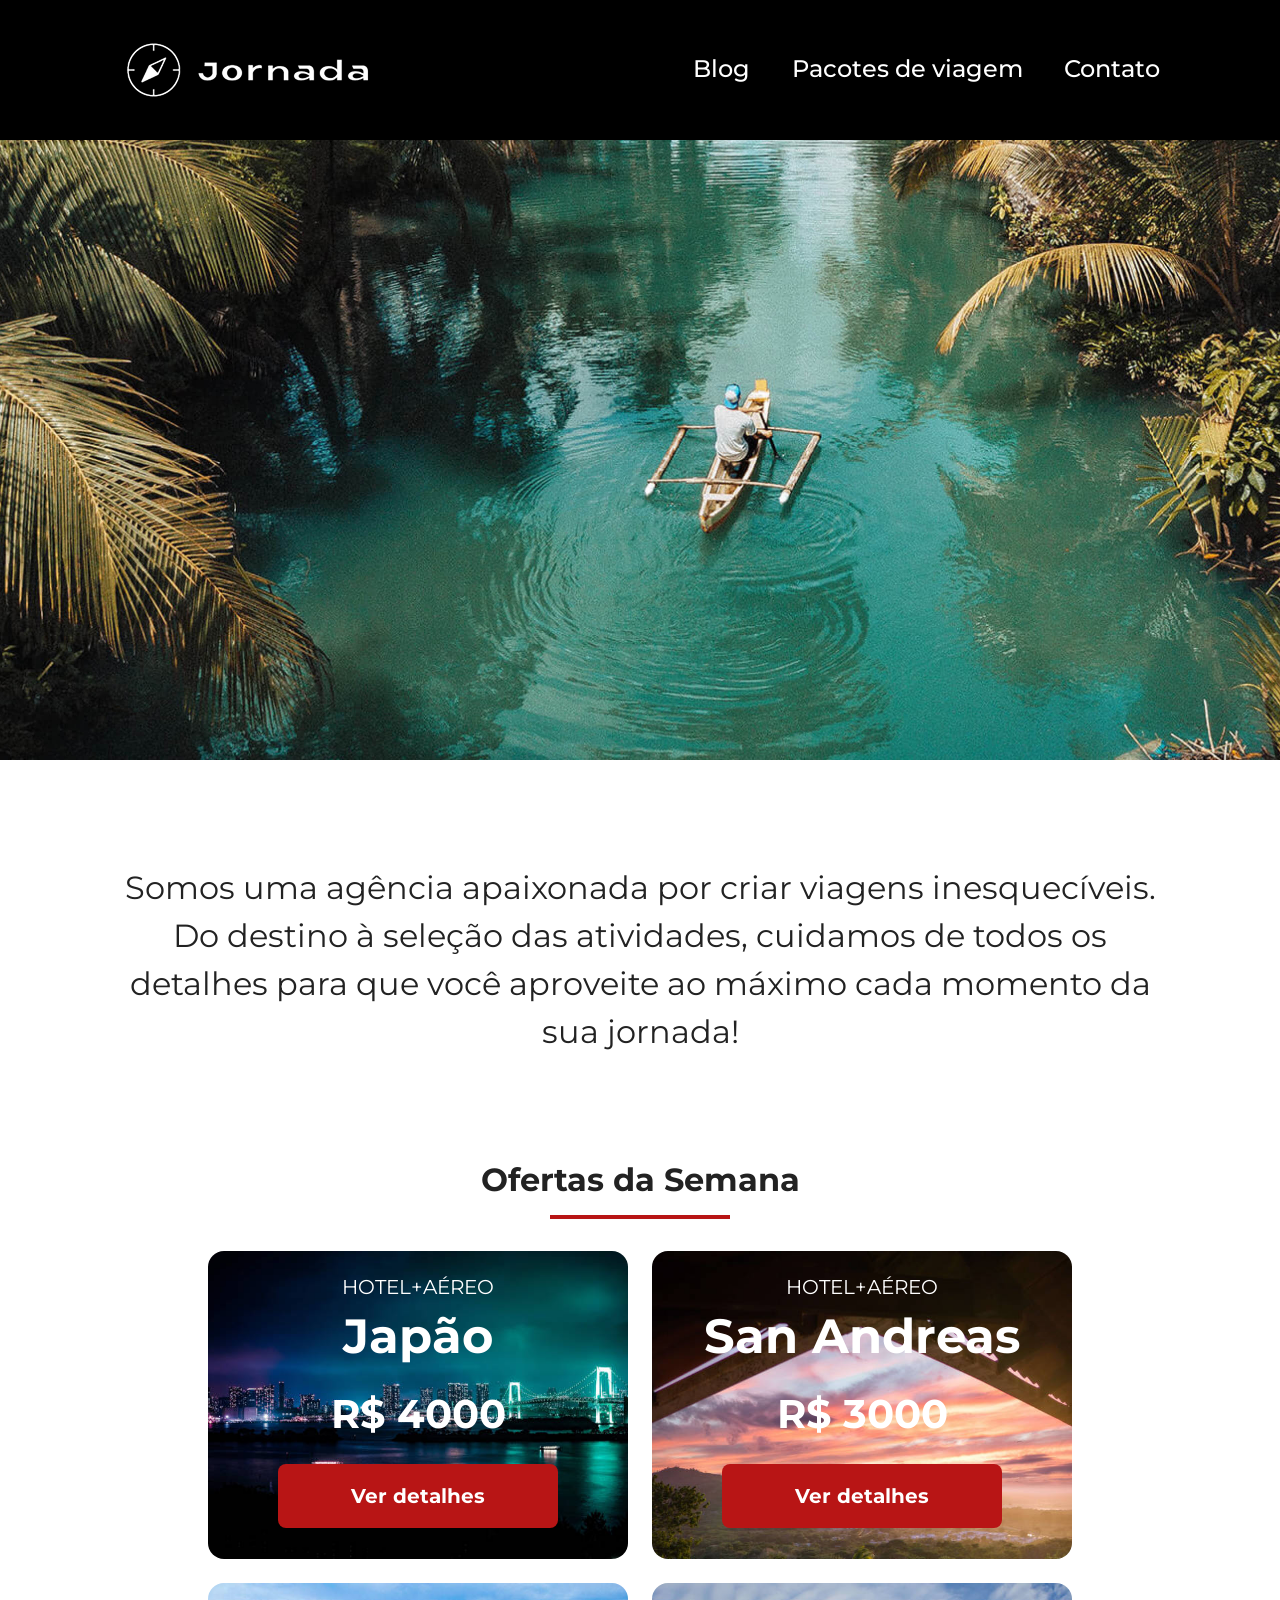
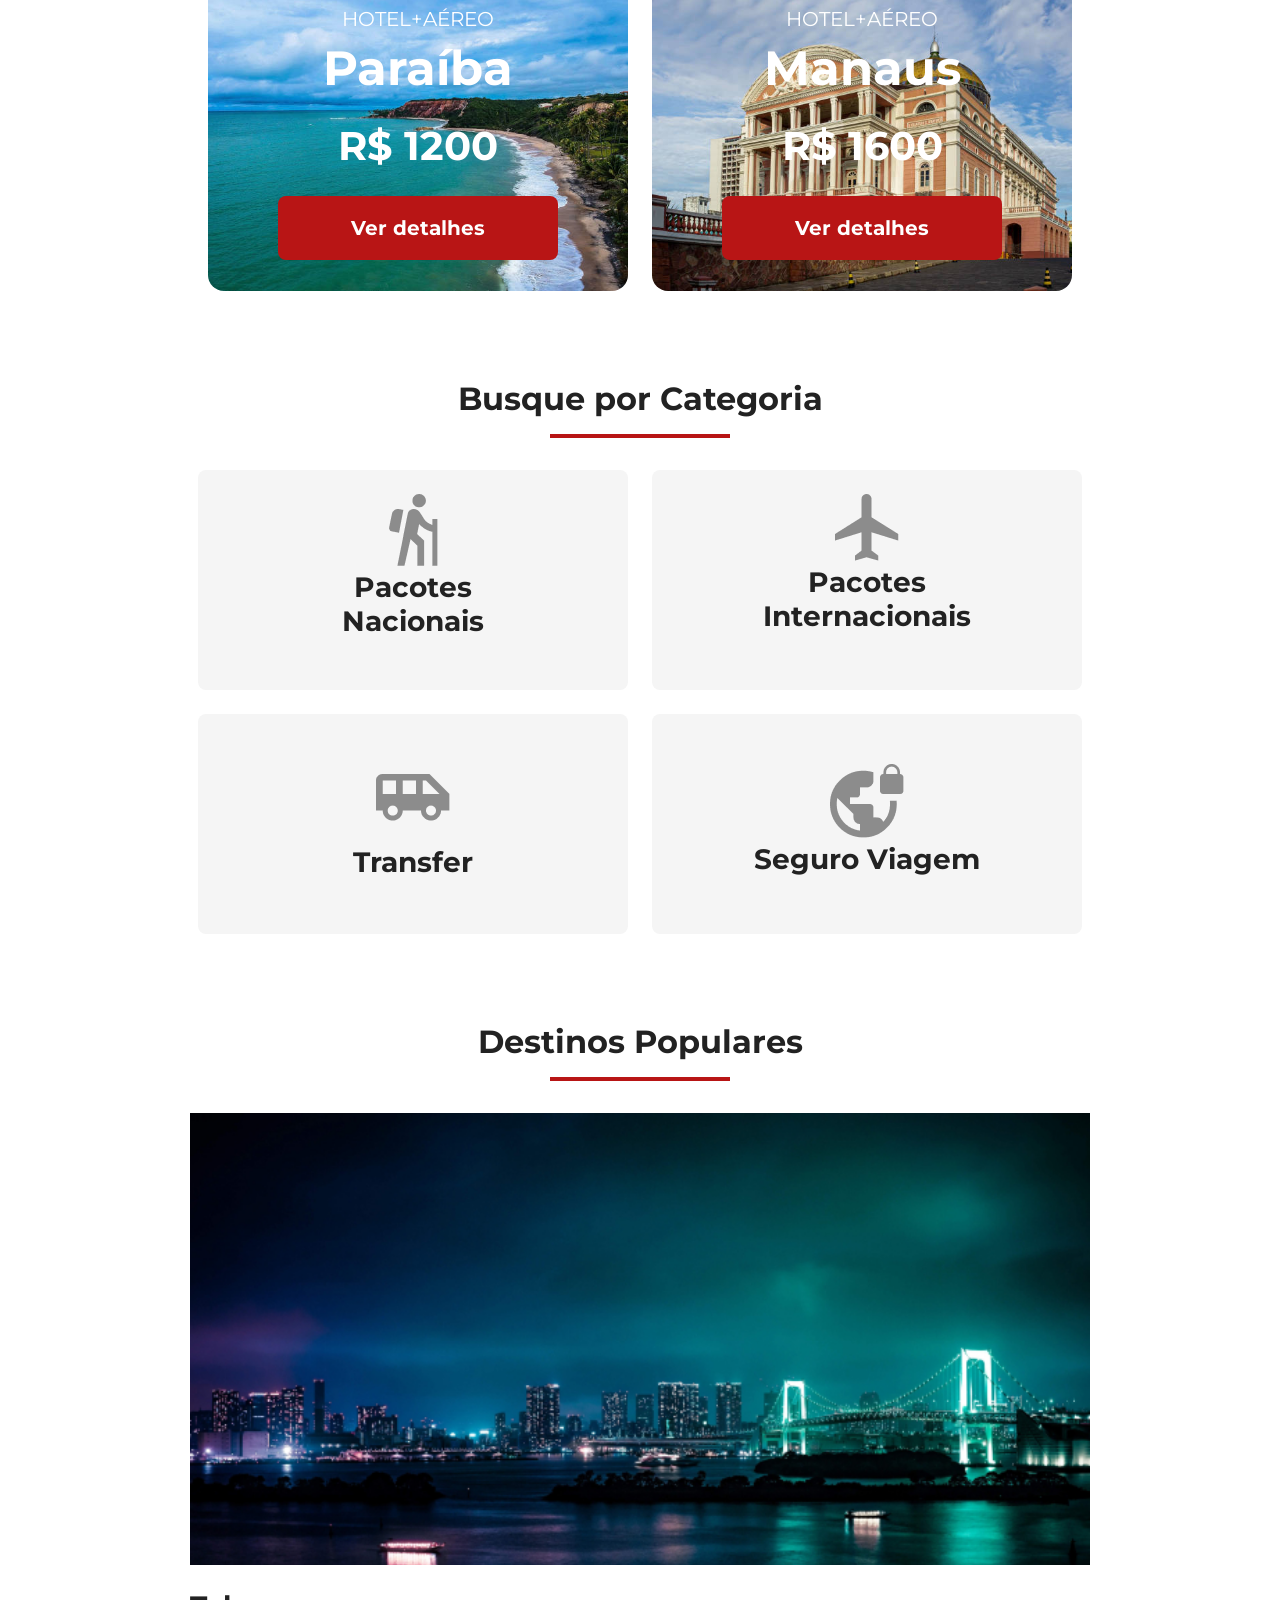
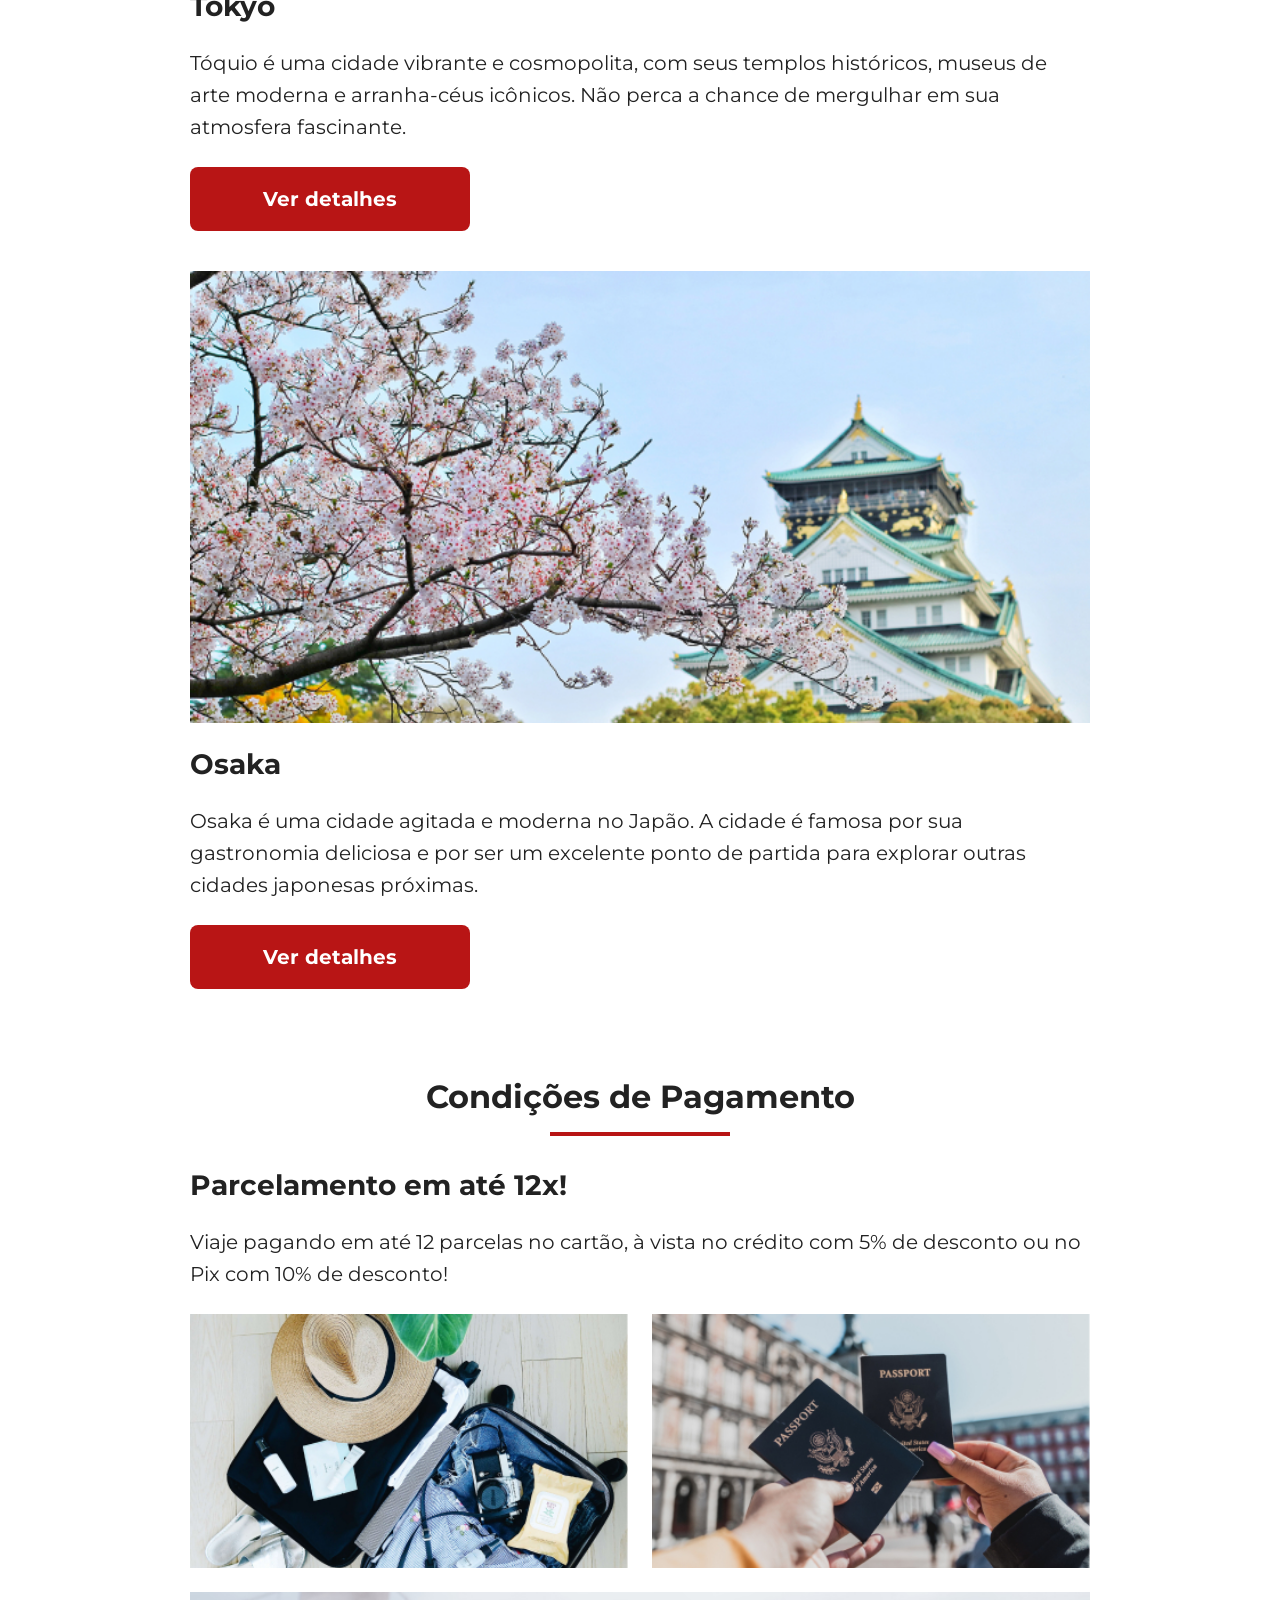
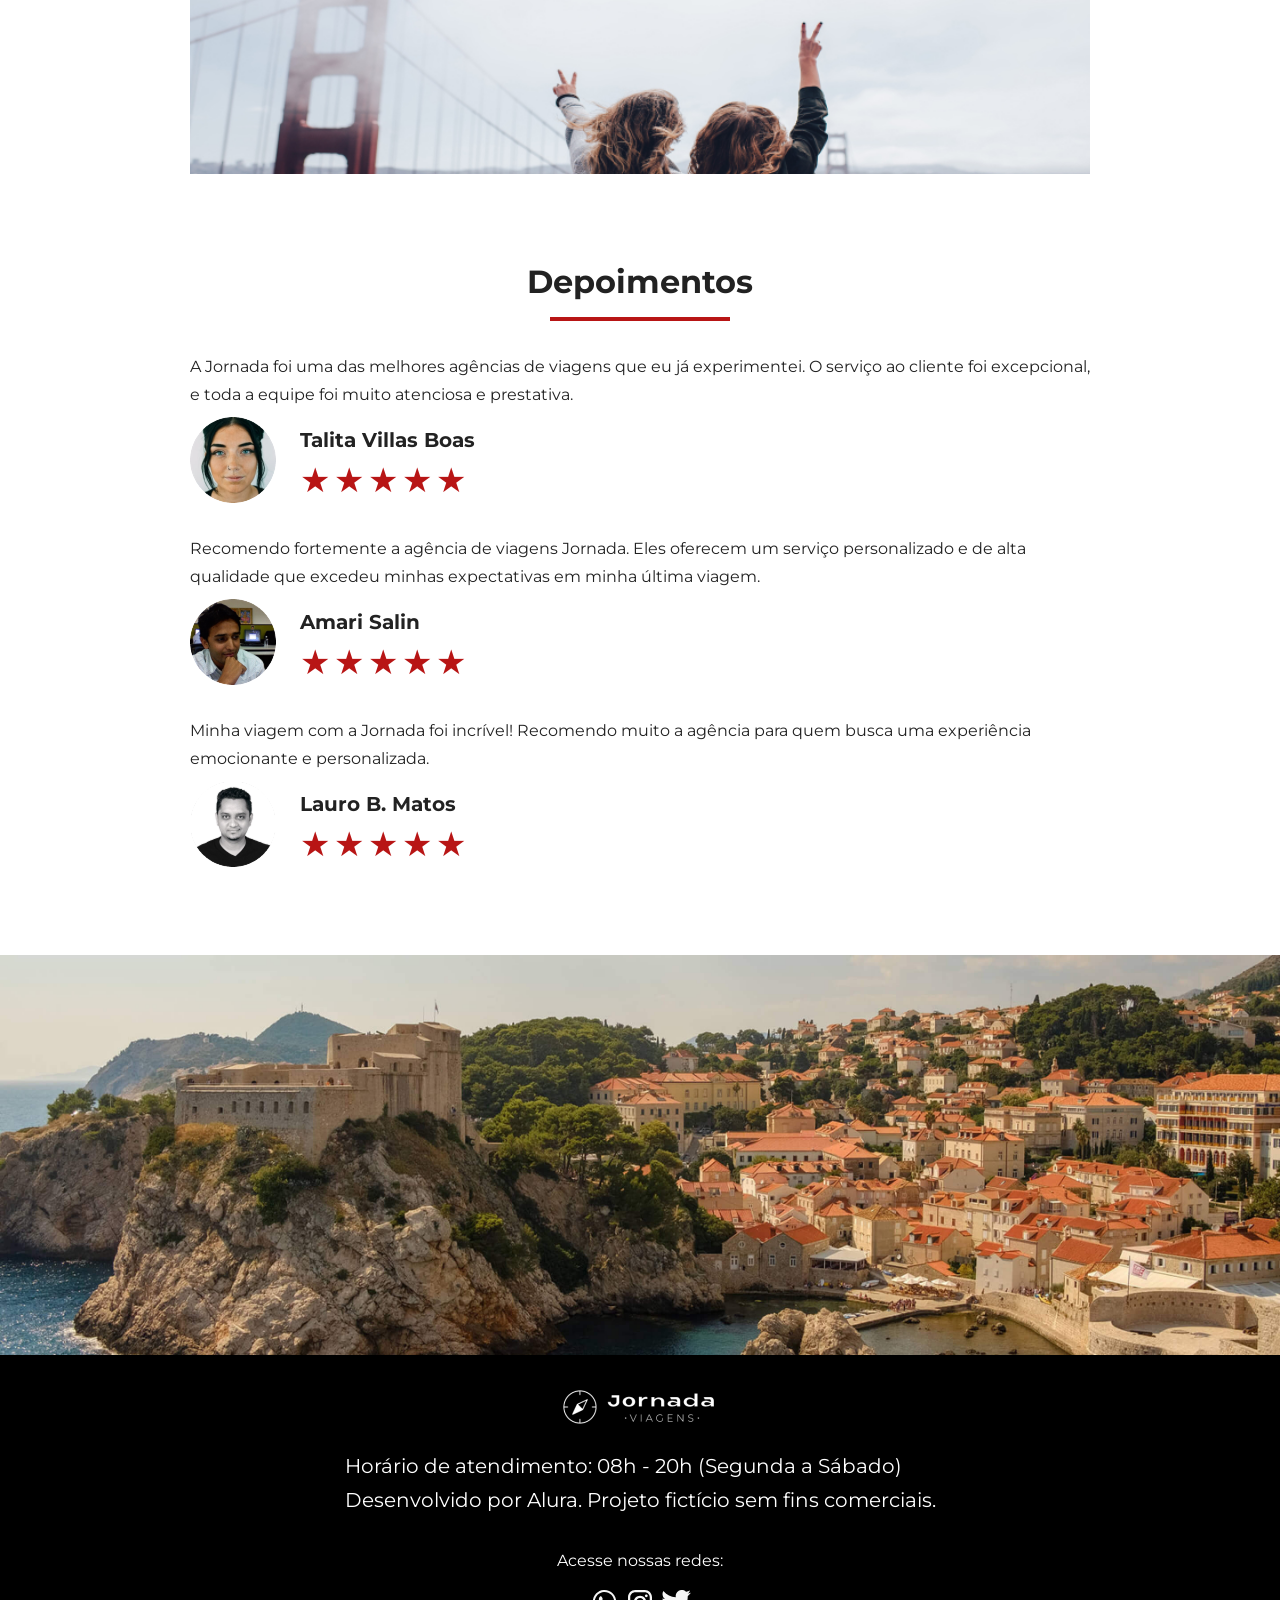
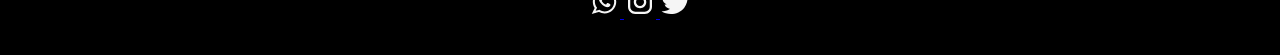
==== commit d19ece40: "Finaliza o header da pagina de blog" ====
--- a/index.html
+++ b/index.html
@@ -3,7 +3,29 @@
   <head>
     <meta charset="UTF-8" />
     <meta name="viewport" content="width=device-width, initial-scale=1.0" />
+    <meta
+      name="description"
+      content="Jornada Viagens, uma agência apaixonada por criar viagens inesquecíveis."
+    />
+
+    <meta name="og:title" content="Jornada Viagens" />
+    <meta
+      name="og:description"
+      content="Jornada Viagens, uma agência apaixonada por criar viagens inesquecíveis"
+    />
+    <meta
+      name="og:image"
+      content="https://davi-lemes.github.io/jornada-viagens/img/logo-jornada-branco-footer.png"
+    />
+    <meta name="og:type" content="website" />
+    <meta
+      name="og:url"
+      content="https://davi-lemes.github.io/jornada-viagens"
+    />
+
+    <link rel="icon" href="favico.svg" type="xml/svg" />
     <link rel="stylesheet" href="css/style.css" />
+
     <title>Jornada Viagens</title>
   </head>
   <body>
@@ -29,18 +51,17 @@
         <nav>
           <ul class="list-links">
             <li>
-              <a href="blog.html" target="_blank" title="Acessar Blog">Blog</a>
+              <a href="journey-blog.html" title="Acessar Blog">Blog</a>
             </li>
             <li>
               <a
-                href="pacotes.html"
-                target="_blank"
+                href="travel-packages.html"
                 title="Acessar Pacotes de Viagens"
                 >Pacotes de viagem</a
               >
             </li>
             <li>
-              <a href="contato.html" target="_blank" title="Acessar Contato"
+              <a href="contato.html" title="Acessar Contato"
                 >Contato</a
               >
             </li>
@@ -52,9 +73,9 @@
       <section class="hero">
         <div class="hero-img"></div>
         <h2>
-          Somos uma agência apaixonada por criar viagens inesquecíveis. Do destino
-          à seleção das atividades, cuidamos de todos os detalhes para que você
-          aproveite ao máximo cada momento da sua jornada!
+          Somos uma agência apaixonada por criar viagens inesquecíveis. Do
+          destino à seleção das atividades, cuidamos de todos os detalhes para
+          que você aproveite ao máximo cada momento da sua jornada!
         </h2>
       </section>
       <section class="offers">
@@ -72,7 +93,7 @@
               </h3>
             </header>
             <footer>
-              <a href="#" class="button">Ver detalhes</a>
+              <a href="travel-packages.html" class="button">Ver detalhes</a>
             </footer>
           </article>
           <article class="card san-andreas">
@@ -204,9 +225,9 @@
               <h3 class="content-title">Osaka</h3>
             </header>
             <p class="content-text">
-              Osaka é uma cidade agitada e moderna no Japão. A cidade é famosa por
-              sua gastronomia deliciosa e por ser um excelente ponto de partida
-              para explorar outras cidades japonesas próximas.
+              Osaka é uma cidade agitada e moderna no Japão. A cidade é famosa
+              por sua gastronomia deliciosa e por ser um excelente ponto de
+              partida para explorar outras cidades japonesas próximas.
             </p>
             <footer>
               <a
@@ -299,8 +320,9 @@
           <article>
             <header>
               <p>
-                Minha viagem com a Jornada foi incrível! Recomendo muito a agência
-                para quem busca uma experiência emocionante e personalizada.
+                Minha viagem com a Jornada foi incrível! Recomendo muito a
+                agência para quem busca uma experiência emocionante e
+                personalizada.
               </p>
             </header>
             <footer>
@@ -328,10 +350,7 @@
     </section>
     <footer class="main-footer">
       <div class="footer-content">
-        <a
-          href="index.html"
-          title="Voltar para página inicial"
-        >
+        <a href="index.html" title="Voltar para página inicial">
           <img
             src="img/logo-jornada-branco-footer.png"
             alt="Logo Jornada Viagens na cor branca"
@@ -368,13 +387,10 @@
             alt="Ícone do Instagram na cor branca"
           />
         </a>
-        <a href="#"
-           target="_blank" 
-           title="Acesse o Twitter do Jornada Viagens"
-           >
-            <img
-              src="img/icone-twitter.svg"
-              alt="Ícone do Twitter na cor branca"
+        <a href="#" target="_blank" title="Acesse o Twitter do Jornada Viagens">
+          <img
+            src="img/icone-twitter.svg"
+            alt="Ícone do Twitter na cor branca"
           />
         </a>
       </div>
